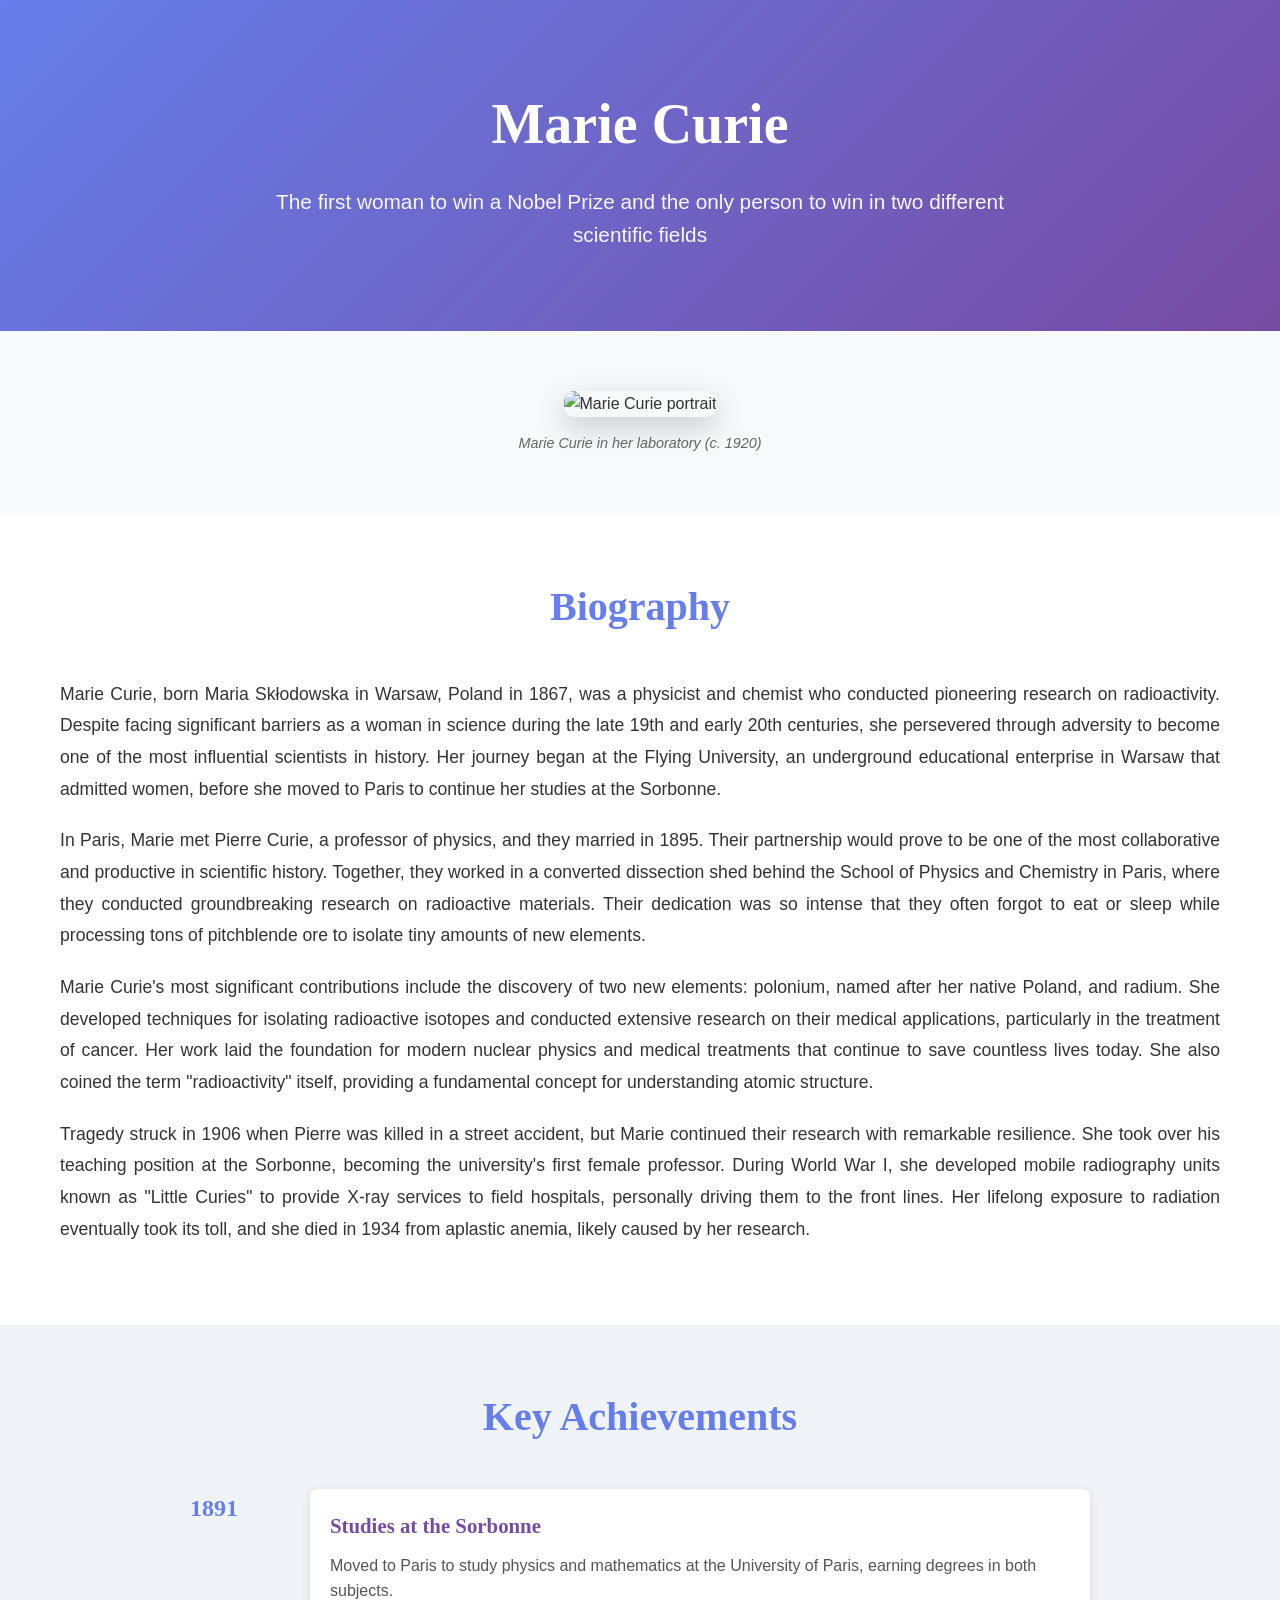
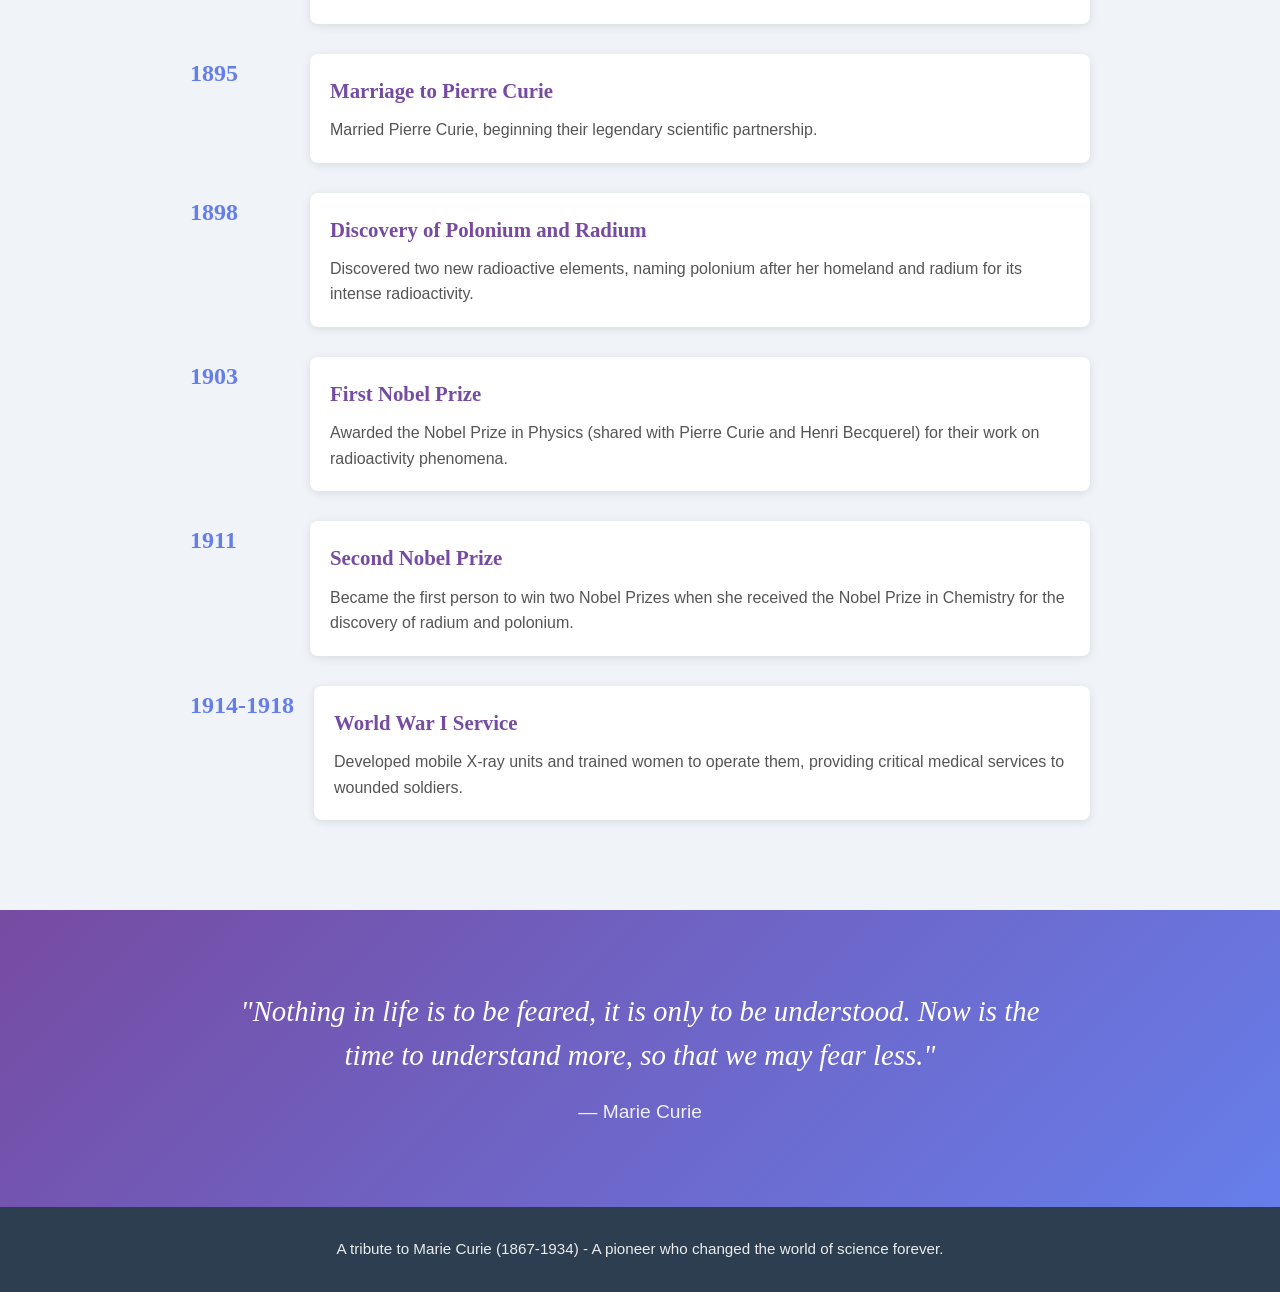
==== index.html @ 740e76d0 "Initial commit: Tribute page for Marie Curie with HTML, CSS, and README" ====
<!DOCTYPE html>
<html lang="en">
<head>
    <meta charset="UTF-8">
    <meta name="viewport" content="width=device-width, initial-scale=1.0">
    <title>Marie Curie - Pioneer of Radioactivity</title>
    <link rel="stylesheet" href="styles.css">
</head>
<body>
    <header class="hero-section">
        <div class="container">
            <h1 class="main-title">Marie Curie</h1>
            <p class="tagline">The first woman to win a Nobel Prize and the only person to win in two different scientific fields</p>
        </div>
    </header>

    <section class="image-section">
        <div class="container">
            <img src="https://upload.wikimedia.org/wikipedia/commons/thumb/c/c8/Marie_Curie_c1920.jpg/440px-Marie_Curie_c1920.jpg" alt="Marie Curie portrait" class="main-image">
            <p class="image-caption">Marie Curie in her laboratory (c. 1920)</p>
        </div>
    </section>

    <section class="biography-section">
        <div class="container">
            <h2 class="section-title">Biography</h2>
            <div class="biography-content">
                <p>Marie Curie, born Maria Skłodowska in Warsaw, Poland in 1867, was a physicist and chemist who conducted pioneering research on radioactivity. Despite facing significant barriers as a woman in science during the late 19th and early 20th centuries, she persevered through adversity to become one of the most influential scientists in history. Her journey began at the Flying University, an underground educational enterprise in Warsaw that admitted women, before she moved to Paris to continue her studies at the Sorbonne.</p>
                
                <p>In Paris, Marie met Pierre Curie, a professor of physics, and they married in 1895. Their partnership would prove to be one of the most collaborative and productive in scientific history. Together, they worked in a converted dissection shed behind the School of Physics and Chemistry in Paris, where they conducted groundbreaking research on radioactive materials. Their dedication was so intense that they often forgot to eat or sleep while processing tons of pitchblende ore to isolate tiny amounts of new elements.</p>
                
                <p>Marie Curie's most significant contributions include the discovery of two new elements: polonium, named after her native Poland, and radium. She developed techniques for isolating radioactive isotopes and conducted extensive research on their medical applications, particularly in the treatment of cancer. Her work laid the foundation for modern nuclear physics and medical treatments that continue to save countless lives today. She also coined the term "radioactivity" itself, providing a fundamental concept for understanding atomic structure.</p>
                
                <p>Tragedy struck in 1906 when Pierre was killed in a street accident, but Marie continued their research with remarkable resilience. She took over his teaching position at the Sorbonne, becoming the university's first female professor. During World War I, she developed mobile radiography units known as "Little Curies" to provide X-ray services to field hospitals, personally driving them to the front lines. Her lifelong exposure to radiation eventually took its toll, and she died in 1934 from aplastic anemia, likely caused by her research.</p>
            </div>
        </div>
    </section>

    <section class="timeline-section">
        <div class="container">
            <h2 class="section-title">Key Achievements</h2>
            <div class="timeline">
                <div class="timeline-item">
                    <div class="timeline-year">1891</div>
                    <div class="timeline-content">
                        <h3>Studies at the Sorbonne</h3>
                        <p>Moved to Paris to study physics and mathematics at the University of Paris, earning degrees in both subjects.</p>
                    </div>
                </div>
                <div class="timeline-item">
                    <div class="timeline-year">1895</div>
                    <div class="timeline-content">
                        <h3>Marriage to Pierre Curie</h3>
                        <p>Married Pierre Curie, beginning their legendary scientific partnership.</p>
                    </div>
                </div>
                <div class="timeline-item">
                    <div class="timeline-year">1898</div>
                    <div class="timeline-content">
                        <h3>Discovery of Polonium and Radium</h3>
                        <p>Discovered two new radioactive elements, naming polonium after her homeland and radium for its intense radioactivity.</p>
                    </div>
                </div>
                <div class="timeline-item">
                    <div class="timeline-year">1903</div>
                    <div class="timeline-content">
                        <h3>First Nobel Prize</h3>
                        <p>Awarded the Nobel Prize in Physics (shared with Pierre Curie and Henri Becquerel) for their work on radioactivity phenomena.</p>
                    </div>
                </div>
                <div class="timeline-item">
                    <div class="timeline-year">1911</div>
                    <div class="timeline-content">
                        <h3>Second Nobel Prize</h3>
                        <p>Became the first person to win two Nobel Prizes when she received the Nobel Prize in Chemistry for the discovery of radium and polonium.</p>
                    </div>
                </div>
                <div class="timeline-item">
                    <div class="timeline-year">1914-1918</div>
                    <div class="timeline-content">
                        <h3>World War I Service</h3>
                        <p>Developed mobile X-ray units and trained women to operate them, providing critical medical services to wounded soldiers.</p>
                    </div>
                </div>
            </div>
        </div>
    </section>

    <section class="quote-section">
        <div class="container">
            <blockquote class="quote">
                <p class="quote-text">"Nothing in life is to be feared, it is only to be understood. Now is the time to understand more, so that we may fear less."</p>
                <footer class="quote-author">— Marie Curie</footer>
            </blockquote>
        </div>
    </section>

    <footer class="footer-section">
        <div class="container">
            <p class="footer-text">A tribute to Marie Curie (1867-1934) - A pioneer who changed the world of science forever.</p>
        </div>
    </footer>
</body>
</html>
---- styles.css ----
/* Reset and Base Styles */
* {
    margin: 0;
    padding: 0;
    box-sizing: border-box;
}

body {
    font-family: 'Segoe UI', Tahoma, Geneva, Verdana, sans-serif;
    line-height: 1.6;
    color: #333;
}

.container {
    max-width: 1200px;
    margin: 0 auto;
    padding: 0 20px;
}

/* Hero Section */
.hero-section {
    background: linear-gradient(135deg, #667eea 0%, #764ba2 100%);
    color: white;
    padding: 80px 20px;
    text-align: center;
}

.main-title {
    font-family: 'Georgia', 'Times New Roman', serif;
    font-size: 3.5rem;
    margin-bottom: 15px;
    font-weight: bold;
}

.tagline {
    font-size: 1.3rem;
    max-width: 800px;
    margin: 0 auto;
    opacity: 0.95;
}

/* Image Section */
.image-section {
    background-color: #f8f9fa;
    padding: 60px 20px;
    text-align: center;
}

.main-image {
    max-width: 100%;
    height: auto;
    border-radius: 10px;
    box-shadow: 0 10px 30px rgba(0, 0, 0, 0.2);
    max-height: 500px;
    object-fit: cover;
}

.image-caption {
    margin-top: 15px;
    font-style: italic;
    color: #666;
    font-size: 0.9rem;
}

/* Biography Section */
.biography-section {
    background-color: #ffffff;
    padding: 60px 20px;
}

.section-title {
    font-family: 'Georgia', 'Times New Roman', serif;
    font-size: 2.5rem;
    text-align: center;
    margin-bottom: 40px;
    color: #667eea;
}

.biography-content p {
    font-size: 1.1rem;
    line-height: 1.8;
    margin-bottom: 20px;
    text-align: justify;
}

/* Timeline Section */
.timeline-section {
    background-color: #f0f4f8;
    padding: 60px 20px;
}

.timeline {
    max-width: 900px;
    margin: 0 auto;
}

.timeline-item {
    display: flex;
    margin-bottom: 30px;
    align-items: flex-start;
}

.timeline-year {
    font-family: 'Georgia', 'Times New Roman', serif;
    font-size: 1.5rem;
    font-weight: bold;
    color: #667eea;
    min-width: 120px;
    padding-right: 20px;
}

.timeline-content {
    flex: 1;
    background: white;
    padding: 20px;
    border-radius: 8px;
    box-shadow: 0 2px 10px rgba(0, 0, 0, 0.1);
}

.timeline-content h3 {
    font-family: 'Georgia', 'Times New Roman', serif;
    color: #764ba2;
    margin-bottom: 10px;
    font-size: 1.3rem;
}

.timeline-content p {
    color: #555;
    line-height: 1.6;
}

/* Quote Section */
.quote-section {
    background: linear-gradient(135deg, #764ba2 0%, #667eea 100%);
    padding: 80px 20px;
    text-align: center;
}

.quote {
    max-width: 800px;
    margin: 0 auto;
    color: white;
}

.quote-text {
    font-family: 'Georgia', 'Times New Roman', serif;
    font-size: 1.8rem;
    font-style: italic;
    line-height: 1.5;
    margin-bottom: 20px;
}

.quote-author {
    font-size: 1.2rem;
    opacity: 0.9;
}

/* Footer Section */
.footer-section {
    background-color: #2c3e50;
    color: white;
    padding: 30px 20px;
    text-align: center;
}

.footer-text {
    font-size: 0.95rem;
    opacity: 0.9;
}

/* Responsive Design */
@media (max-width: 768px) {
    .main-title {
        font-size: 2.5rem;
    }
    
    .tagline {
        font-size: 1.1rem;
    }
    
    .section-title {
        font-size: 2rem;
    }
    
    .timeline-item {
        flex-direction: column;
    }
    
    .timeline-year {
        min-width: auto;
        padding-right: 0;
        margin-bottom: 10px;
        font-size: 1.3rem;
    }
    
    .quote-text {
        font-size: 1.4rem;
    }
    
    .biography-content p {
        font-size: 1rem;
    }
}

@media (max-width: 480px) {
    .main-title {
        font-size: 2rem;
    }
    
    .tagline {
        font-size: 1rem;
    }
    
    .hero-section {
        padding: 60px 20px;
    }
    
    .image-section,
    .biography-section,
    .timeline-section {
        padding: 40px 20px;
    }
    
    .quote-section {
        padding: 60px 20px;
    }
    
    .quote-text {
        font-size: 1.2rem;
    }
}
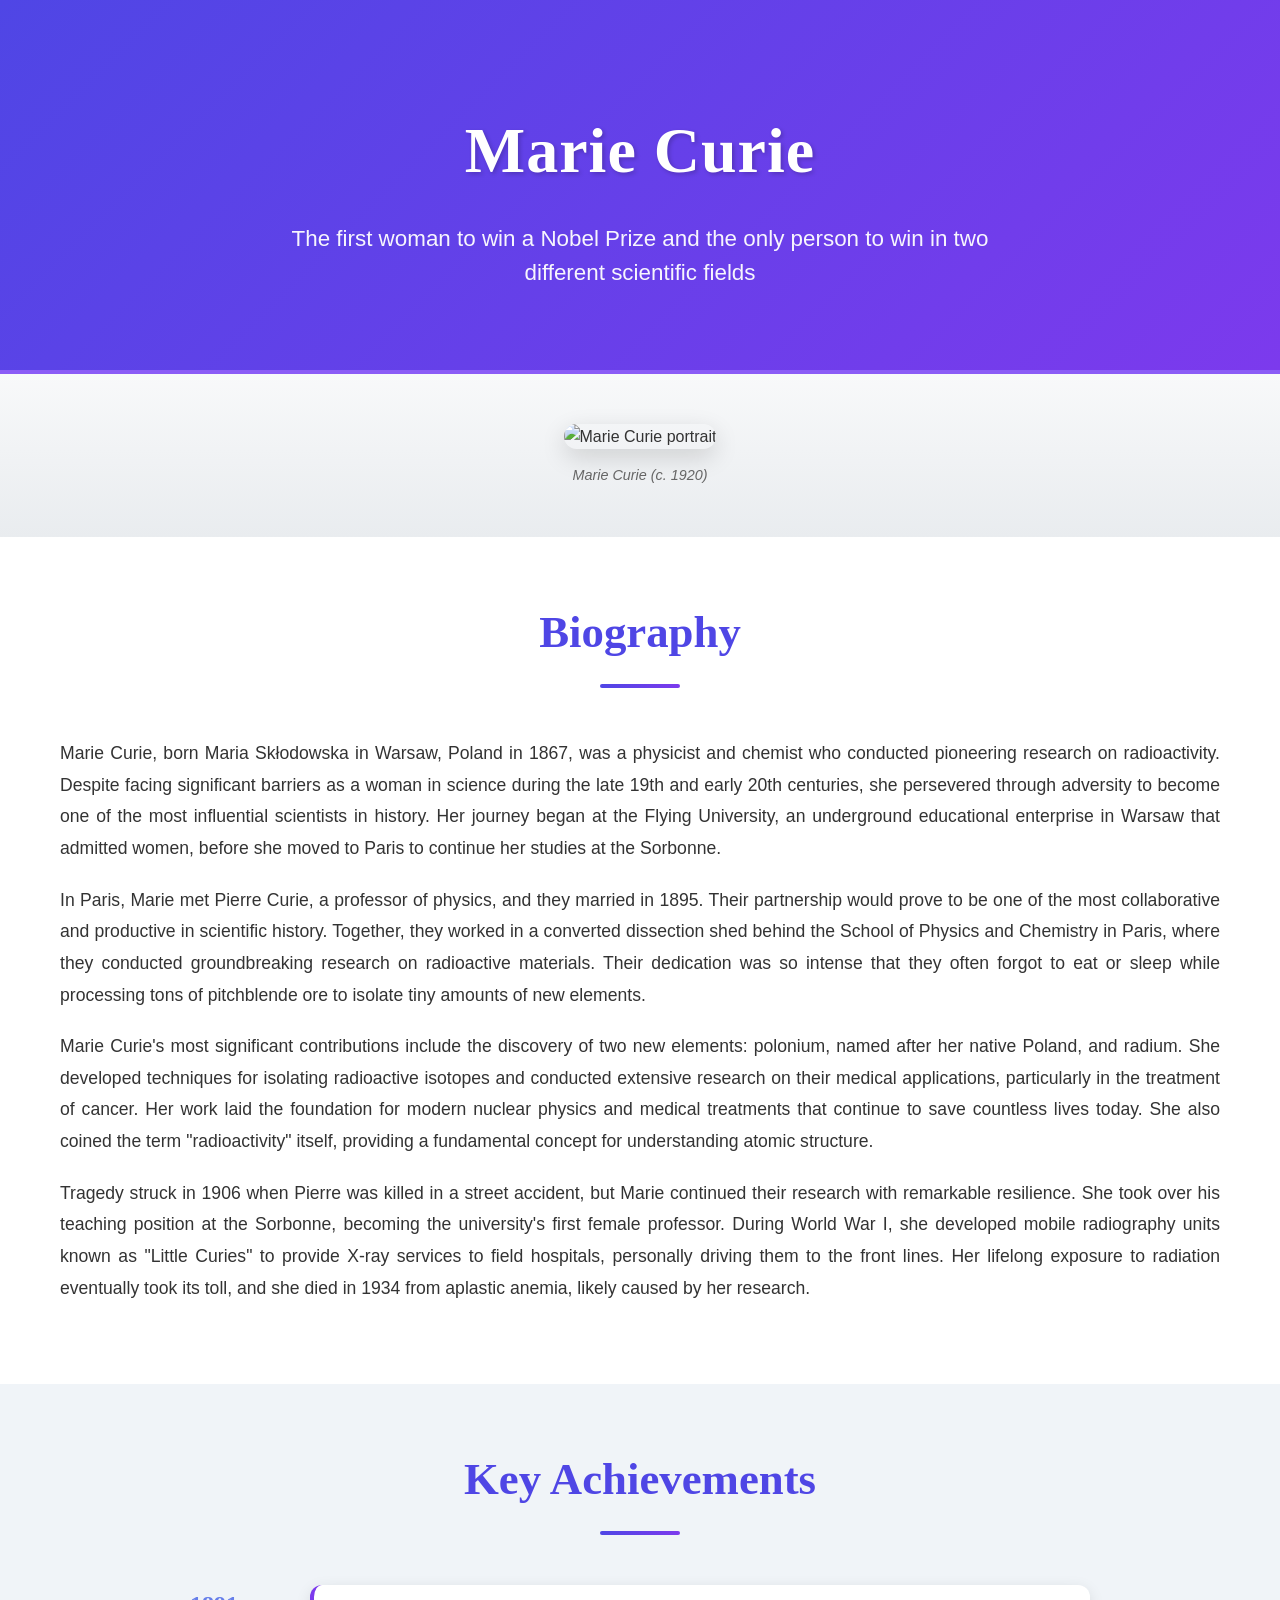
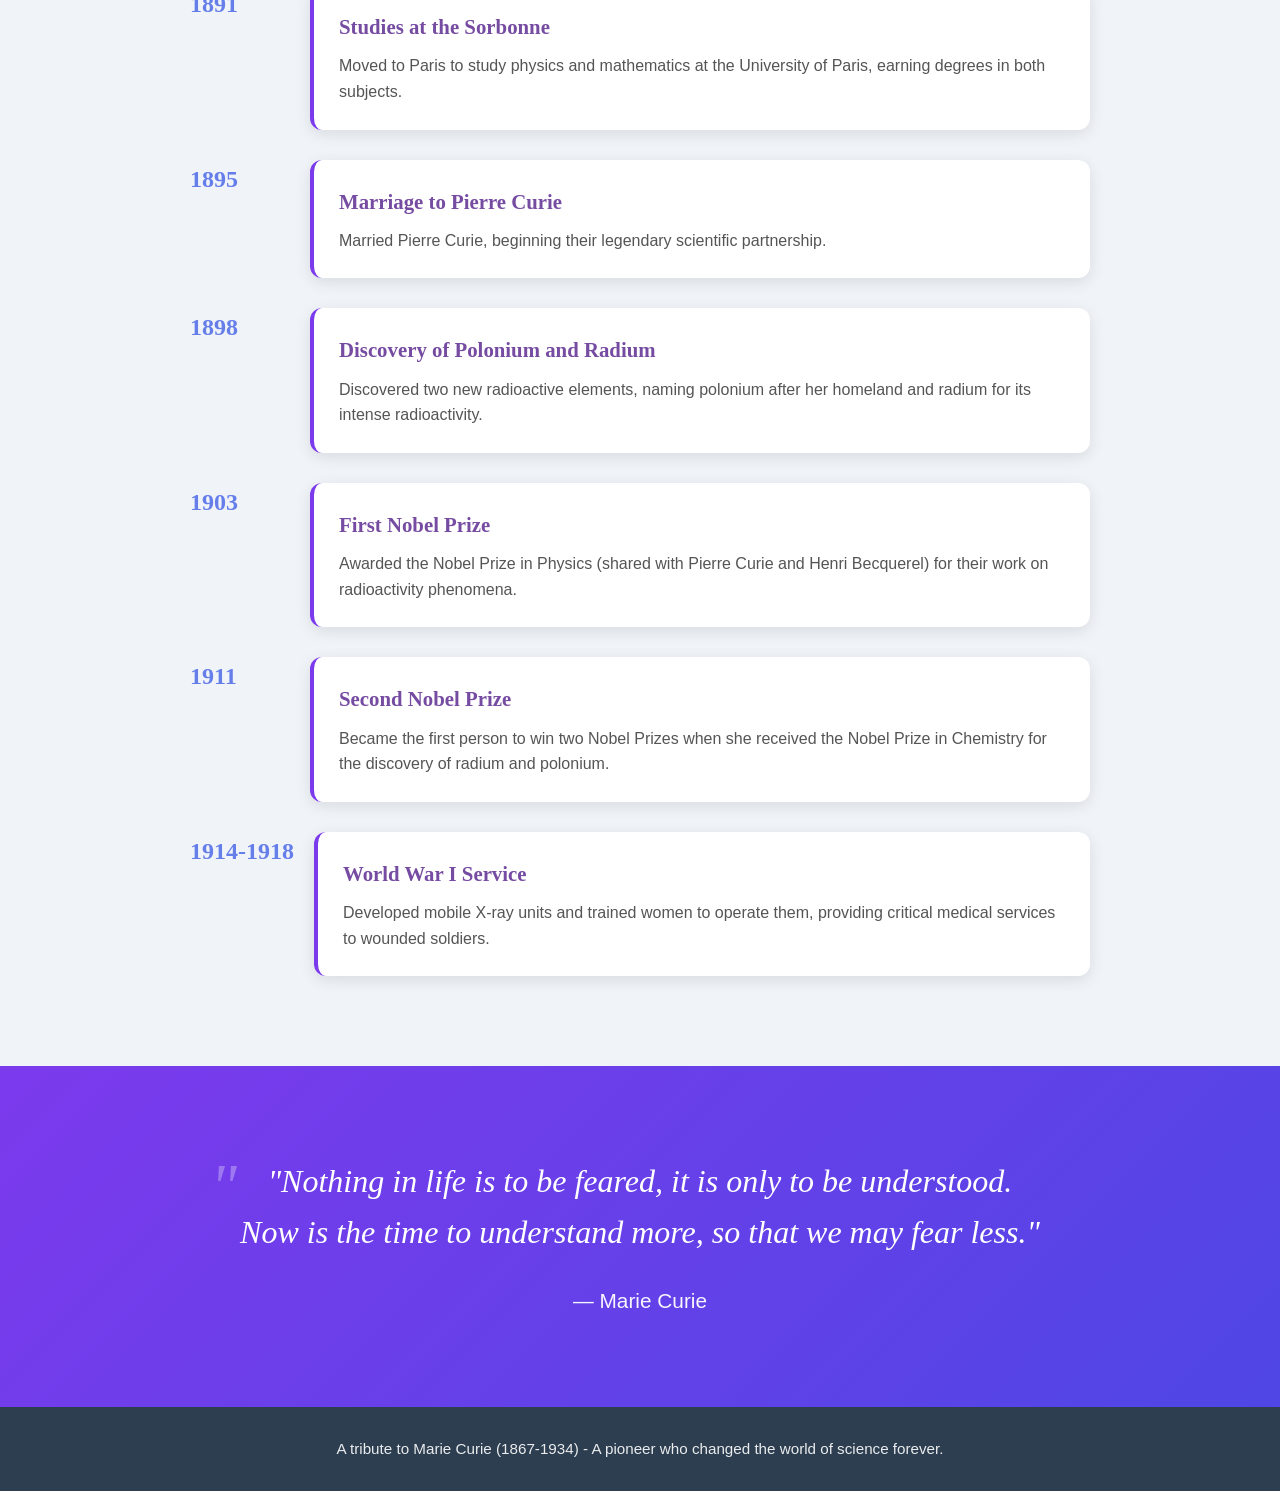
==== commit ee41b879: "Improve UI: decrease image size and enhance design with better styling" ====
--- a/index.html
+++ b/index.html
@@ -16,8 +16,8 @@
 
     <section class="image-section">
         <div class="container">
-            <img src="https://upload.wikimedia.org/wikipedia/commons/thumb/c/c8/Marie_Curie_c1920.jpg/440px-Marie_Curie_c1920.jpg" alt="Marie Curie portrait" class="main-image">
-            <p class="image-caption">Marie Curie in her laboratory (c. 1920)</p>
+            <img src="https://media.sciencephoto.com/image/c0031534/800wm/C0031534-Marie_Curie.jpg" alt="Marie Curie portrait" class="main-image">
+            <p class="image-caption">Marie Curie  (c. 1920)</p>
         </div>
     </section>
 
--- a/styles.css
+++ b/styles.css
@@ -19,40 +19,50 @@
 
 /* Hero Section */
 .hero-section {
-    background: linear-gradient(135deg, #667eea 0%, #764ba2 100%);
+    background: linear-gradient(135deg, #4f46e5 0%, #7c3aed 100%);
     color: white;
-    padding: 80px 20px;
-    text-align: center;
+    padding: 100px 20px 80px;
+    text-align: center;
+    border-bottom: 4px solid #8b5cf6;
 }
 
 .main-title {
     font-family: 'Georgia', 'Times New Roman', serif;
-    font-size: 3.5rem;
-    margin-bottom: 15px;
+    font-size: 4rem;
+    margin-bottom: 20px;
     font-weight: bold;
+    text-shadow: 2px 2px 4px rgba(0, 0, 0, 0.2);
+    letter-spacing: 1px;
 }
 
 .tagline {
-    font-size: 1.3rem;
-    max-width: 800px;
+    font-size: 1.4rem;
+    max-width: 700px;
     margin: 0 auto;
     opacity: 0.95;
+    font-weight: 300;
+    line-height: 1.5;
 }
 
 /* Image Section */
 .image-section {
-    background-color: #f8f9fa;
-    padding: 60px 20px;
+    background: linear-gradient(180deg, #f8f9fa 0%, #e9ecef 100%);
+    padding: 50px 20px;
     text-align: center;
 }
 
 .main-image {
-    max-width: 100%;
+    max-width: 400px;
     height: auto;
-    border-radius: 10px;
-    box-shadow: 0 10px 30px rgba(0, 0, 0, 0.2);
-    max-height: 500px;
+    border-radius: 15px;
+    box-shadow: 0 8px 25px rgba(0, 0, 0, 0.15);
+    max-height: 400px;
     object-fit: cover;
+    transition: transform 0.3s ease;
+}
+
+.main-image:hover {
+    transform: scale(1.02);
 }
 
 .image-caption {
@@ -70,10 +80,21 @@
 
 .section-title {
     font-family: 'Georgia', 'Times New Roman', serif;
-    font-size: 2.5rem;
-    text-align: center;
-    margin-bottom: 40px;
-    color: #667eea;
+    font-size: 2.8rem;
+    text-align: center;
+    margin-bottom: 50px;
+    color: #4f46e5;
+    position: relative;
+}
+
+.section-title::after {
+    content: '';
+    display: block;
+    width: 80px;
+    height: 4px;
+    background: linear-gradient(90deg, #4f46e5, #7c3aed);
+    margin: 15px auto 0;
+    border-radius: 2px;
 }
 
 .biography-content p {
@@ -112,9 +133,16 @@
 .timeline-content {
     flex: 1;
     background: white;
-    padding: 20px;
-    border-radius: 8px;
-    box-shadow: 0 2px 10px rgba(0, 0, 0, 0.1);
+    padding: 25px;
+    border-radius: 12px;
+    box-shadow: 0 4px 15px rgba(0, 0, 0, 0.1);
+    border-left: 4px solid #7c3aed;
+    transition: transform 0.3s ease, box-shadow 0.3s ease;
+}
+
+.timeline-content:hover {
+    transform: translateY(-3px);
+    box-shadow: 0 6px 20px rgba(0, 0, 0, 0.15);
 }
 
 .timeline-content h3 {
@@ -131,9 +159,11 @@
 
 /* Quote Section */
 .quote-section {
-    background: linear-gradient(135deg, #764ba2 0%, #667eea 100%);
-    padding: 80px 20px;
-    text-align: center;
+    background: linear-gradient(135deg, #7c3aed 0%, #4f46e5 100%);
+    padding: 90px 20px;
+    text-align: center;
+    position: relative;
+    overflow: hidden;
 }
 
 .quote {
@@ -144,15 +174,29 @@
 
 .quote-text {
     font-family: 'Georgia', 'Times New Roman', serif;
-    font-size: 1.8rem;
+    font-size: 2rem;
     font-style: italic;
-    line-height: 1.5;
-    margin-bottom: 20px;
+    line-height: 1.6;
+    margin-bottom: 25px;
+    position: relative;
+    z-index: 1;
+}
+
+.quote-text::before {
+    content: '"';
+    font-size: 4rem;
+    position: absolute;
+    top: -20px;
+    left: -30px;
+    opacity: 0.3;
+    z-index: -1;
 }
 
 .quote-author {
-    font-size: 1.2rem;
-    opacity: 0.9;
+    font-size: 1.3rem;
+    opacity: 0.95;
+    font-weight: 500;
+    margin-top: 15px;
 }
 
 /* Footer Section */
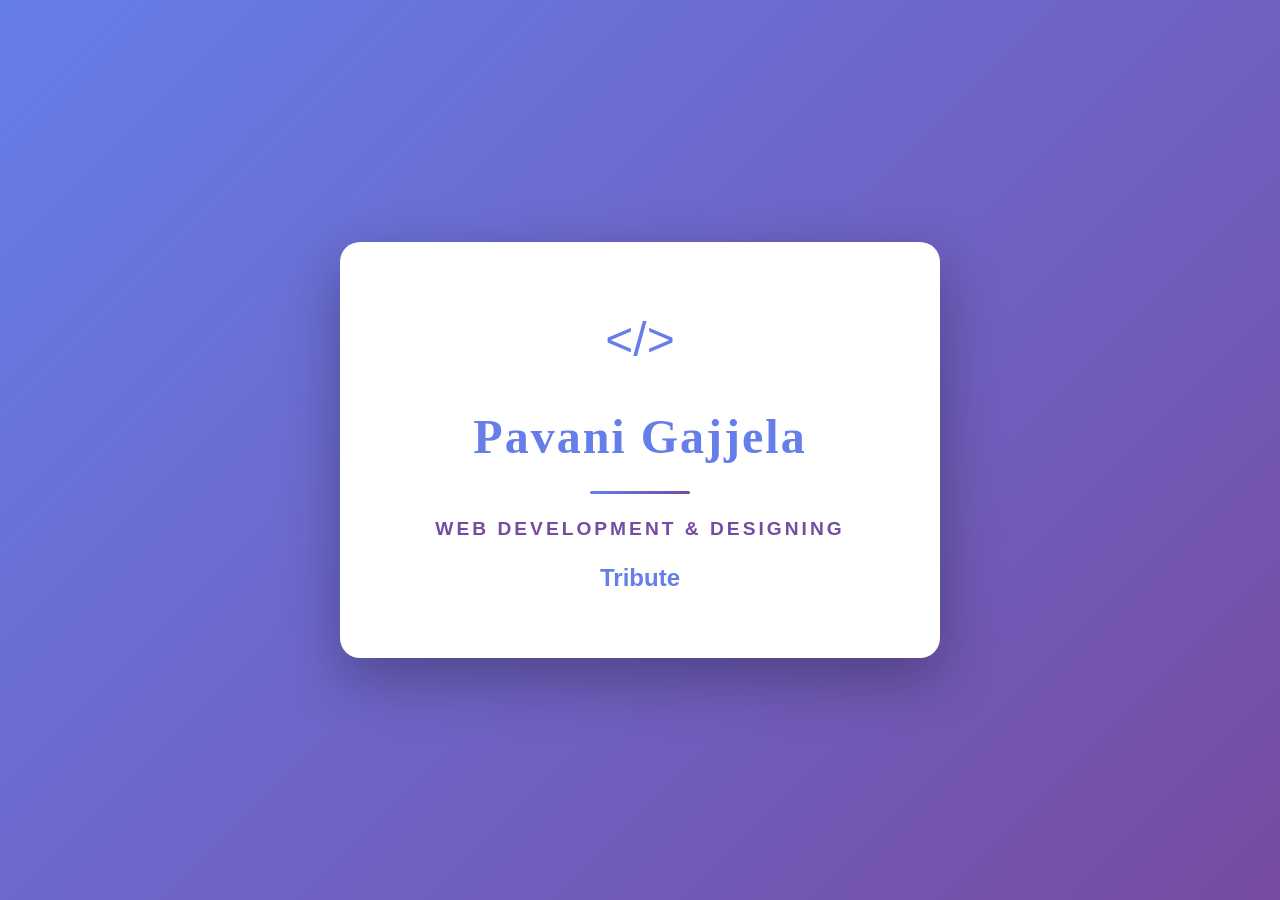
==== commit 11742288: "Merge title card into single index.html file with 2-second overlay transition" ====
--- a/index.html
+++ b/index.html
@@ -7,7 +7,20 @@
     <link rel="stylesheet" href="styles.css">
 </head>
 <body>
-    <header class="hero-section">
+    <!-- Title Card Overlay -->
+    <div id="title-card" class="title-card-overlay">
+        <div class="title-card">
+            <div class="icon">&lt;/&gt;</div>
+            <h1 class="name">Pavani Gajjela</h1>
+            <div class="divider"></div>
+            <p class="track">WEB DEVELOPMENT & DESIGNING</p>
+            <p class="task">Tribute</p>
+        </div>
+    </div>
+
+    <!-- Main Content -->
+    <div id="main-content" class="main-content-wrapper" style="display: none;">
+        <header class="hero-section">
         <div class="container">
             <h1 class="main-title">Marie Curie</h1>
             <p class="tagline">The first woman to win a Nobel Prize and the only person to win in two different scientific fields</p>
@@ -100,5 +113,13 @@
             <p class="footer-text">A tribute to Marie Curie (1867-1934) - A pioneer who changed the world of science forever.</p>
         </div>
     </footer>
+    </div>
+
+    <script>
+        setTimeout(function() {
+            document.getElementById('title-card').style.display = 'none';
+            document.getElementById('main-content').style.display = 'block';
+        }, 2000);
+    </script>
 </body>
 </html>
--- a/styles.css
+++ b/styles.css
@@ -9,6 +9,73 @@
     font-family: 'Segoe UI', Tahoma, Geneva, Verdana, sans-serif;
     line-height: 1.6;
     color: #333;
+}
+
+/* Title Card Overlay */
+.title-card-overlay {
+    position: fixed;
+    top: 0;
+    left: 0;
+    width: 100%;
+    height: 100%;
+    background: linear-gradient(135deg, #667eea 0%, #764ba2 100%);
+    display: flex;
+    justify-content: center;
+    align-items: center;
+    z-index: 9999;
+}
+
+.title-card {
+    background: white;
+    padding: 60px 80px;
+    border-radius: 20px;
+    box-shadow: 0 20px 60px rgba(0, 0, 0, 0.3);
+    text-align: center;
+    max-width: 600px;
+    width: 90%;
+}
+
+.title-card .icon {
+    font-size: 3rem;
+    color: #667eea;
+    margin-bottom: 20px;
+}
+
+.title-card .name {
+    font-size: 3rem;
+    font-weight: bold;
+    color: #667eea;
+    margin-bottom: 15px;
+    letter-spacing: 2px;
+    font-family: 'Georgia', 'Times New Roman', serif;
+}
+
+.title-card .divider {
+    width: 100px;
+    height: 3px;
+    background: linear-gradient(90deg, #667eea, #764ba2);
+    margin: 0 auto 20px;
+    border-radius: 2px;
+}
+
+.title-card .track {
+    font-size: 1.2rem;
+    color: #764ba2;
+    font-weight: 600;
+    letter-spacing: 3px;
+    margin-bottom: 15px;
+    text-transform: uppercase;
+}
+
+.title-card .task {
+    font-size: 1.5rem;
+    color: #667eea;
+    font-weight: bold;
+    margin-top: 10px;
+}
+
+.main-content-wrapper {
+    display: block;
 }
 
 .container {
